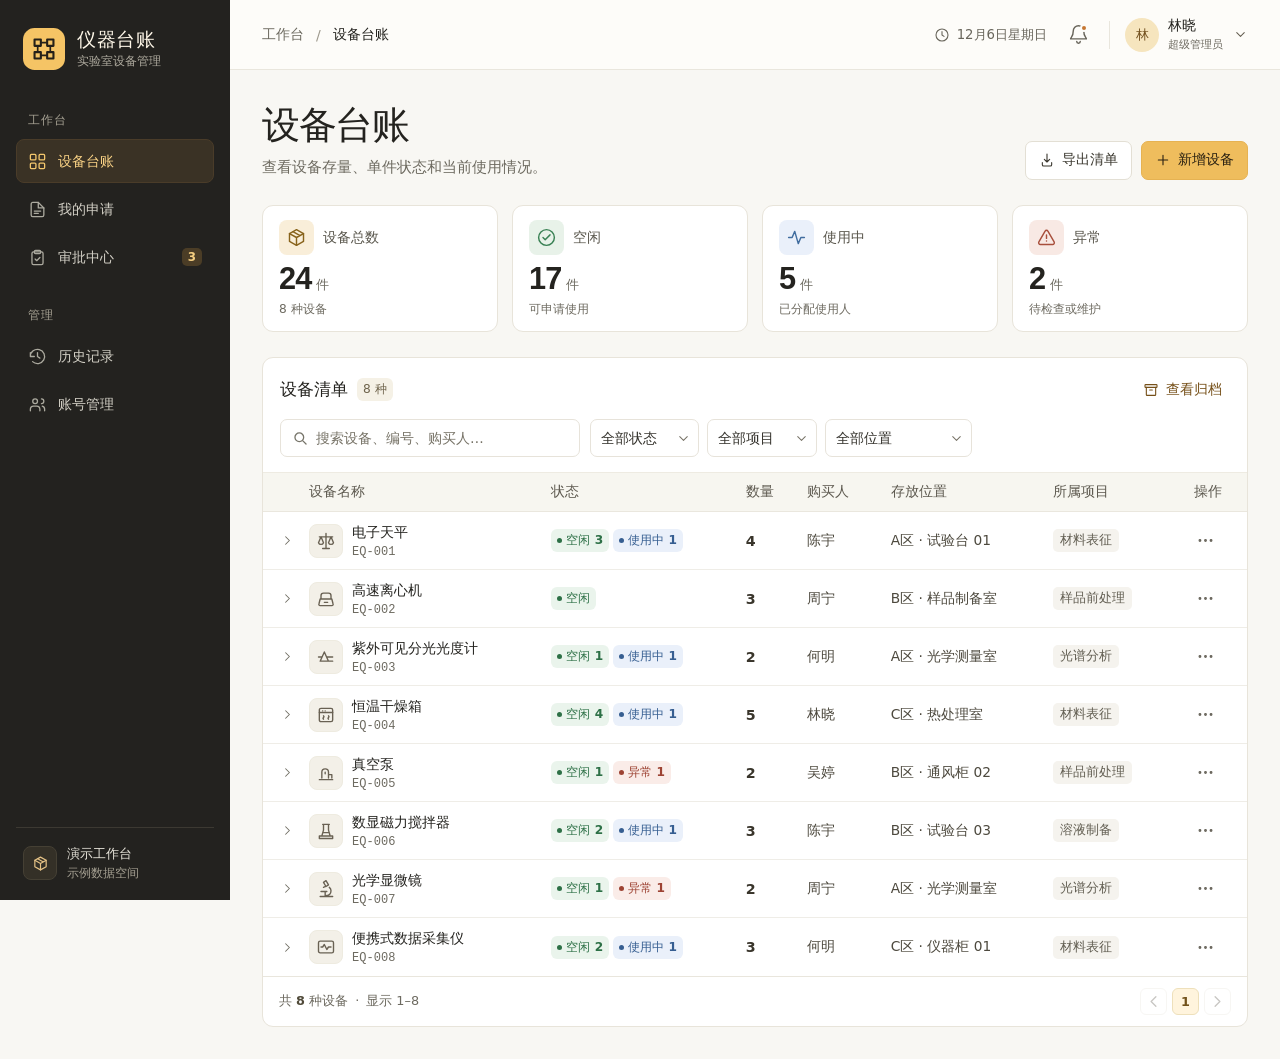
==== docs/index.html @ c724686e "Publish laboratory equipment dashboard" ====
<!doctype html>
<html lang="zh-CN" data-hosting="github-pages">
<head>
<meta charset="utf-8">
<meta name="viewport" content="width=device-width, initial-scale=1">
<meta name="theme-color" content="#f8f7f2">
<meta name="lab-workspace-url" content="">
<title>仪器台账 · 实验室设备管理</title>
<link rel="icon" href="./lab-mark.svg">
<link rel="stylesheet" href="./lab.css">
</head>
<body>
<div id="app" aria-busy="true"><p class="loading">正在打开仪器台账…</p></div>
<script type="module" src="./lab.mjs"></script>
</body>
</html>
---- docs/lab.css ----
:root {
  color-scheme: light;
  --paper: #f8f7f3;
  --white: #fff;
  --ink: #24231f;
  --muted: #6d6a60;
  --weak: #817d71;
  --line: #e9e6dd;
  --gold: #efbd5d;
  --gold-light: #fff3da;
  --sidebar: #23221f;
  font-family: "PingFang SC", "Microsoft YaHei UI", "Microsoft YaHei", "Noto Sans SC", system-ui, sans-serif;
  font-size: 16px;
  color: var(--ink);
  background: var(--paper);
  font-synthesis: none;
}
* { box-sizing: border-box; }
body { margin: 0; min-width: 320px; }
button, input, select, textarea { font: inherit; }
button { cursor: pointer; }
button:disabled { cursor: default; }
a { color: inherit; text-decoration: none; }
svg { display: inline-block; flex: none; vertical-align: middle; }
button:focus-visible, a:focus-visible, input:focus-visible, textarea:focus-visible, select:focus-visible {
  outline: 2px solid #a36a10;
  outline-offset: 2px;
}
[hidden] { display: none !important; }
.visually-hidden { position: absolute; width: 1px; height: 1px; margin: -1px; padding: 0; overflow: hidden; clip: rect(0,0,0,0); white-space: nowrap; border: 0; }
.loading { margin: 50px auto; text-align: center; color: var(--muted); }
.layout { min-height: 100vh; display: grid; grid-template-columns: 230px minmax(0, 1fr); }
.sidebar { position: sticky; top: 0; height: 100vh; display: flex; flex-direction: column; background: var(--sidebar); color: #e9e6dc; padding: 28px 16px 18px; z-index: 4; }
.brand { display: flex; align-items: center; gap: 12px; margin: 0 7px; min-width: 0; }
.brand img { flex: none; }
.brand span { display: grid; gap: 3px; }
.brand strong { color: #fff8e9; font-size: 1.17rem; font-weight: 750; letter-spacing: .035em; line-height: 1.2; }
.brand small { color: #aeaa9e; font-size: .73rem; white-space: nowrap; }
.sidebar nav { margin-top: 43px; }
.nav-group + .nav-group { margin-top: 29px; }
.nav-label { color: #a5a092; font-size: .74rem; padding: 0 12px 10px; letter-spacing: .085em; }
.nav-item { display: flex; align-items: center; gap: 11px; min-height: 44px; padding: 0 11px; border: 1px solid transparent; border-radius: 8px; font-size: .89rem; color: #d2cfc5; margin-bottom: 4px; }
.nav-item > svg { color: #acaa9f; }
.nav-item:hover { background: #ffffff0a; color: #fff; }
.nav-item.selected { color: #f9d285; background: #3a3225; border-color: #4a3c29; font-weight: 700; }
.nav-item.selected > svg { color: #f3c76d; }
.nav-count { font-size: .74rem; font-weight: 650; padding: 2px 6px; border-radius: 5px; color: #f4ce80; background: #4b3d26; margin-left: auto; }
.sidebar-bottom { border-top: 1px solid #3c3932; margin-top: auto; display: flex; align-items: center; gap: 10px; padding: 17px 7px 1px; }
.workspace-icon { display: grid; place-items: center; flex: none; width: 34px; height: 34px; color: #e5c286; background: #343027; border: 1px solid #454034; border-radius: 8px; }
.sidebar-bottom > span:last-child { display: grid; gap: 3px; }
.sidebar-bottom strong { font-size: .83rem; }
.sidebar-bottom small { font-size: .72rem; color: #a5a092; }
.main-shell { min-width: 0; }
.topbar { height: 70px; display: flex; justify-content: space-between; align-items: center; padding: 0 32px; border-bottom: 1px solid var(--line); background: #fdfcf9; }
.breadcrumbs, .top-actions { display: flex; align-items: center; }
.breadcrumbs { gap: 12px; font-size: .88rem; white-space: nowrap; }
.crumb-home, .crumb-separator { color: var(--muted); }
.crumb-separator { color: #9d998d; }
.breadcrumbs strong { font-weight: 700; }
.top-actions { gap: 14px; }
.date-label { color: #69665c; font-size: .83rem; display: flex; align-items: center; gap: 7px; white-space: nowrap; }
.tool { color: #676359; width: 34px; height: 34px; display: inline-grid; place-items: center; background: transparent; border: 1px solid transparent; border-radius: 7px; padding: 0; }
.tool:hover:not(:disabled) { color: var(--ink); background: #f3f1e9; }
.tool:disabled { opacity: .36; }
.bell { position: relative; }
.bell-dot { position: absolute; width: 8px; height: 8px; top: 5px; right: 6px; border: 2px solid #fdfcf9; border-radius: 50%; background: #c67632; }
.top-divider { height: 28px; width: 1px; background: var(--line); }
.profile-wrap { position: relative; }
.profile { display: flex; align-items: center; background: transparent; border: none; padding: 3px 0 3px 1px; gap: 9px; color: #645e50; text-align: left; border-radius: 6px; }
.avatar { min-width: 34px; height: 34px; display: inline-grid; place-items: center; border-radius: 50%; background: #f6e5be; color: #72501e; font-size: .83rem; font-weight: 750; }
.profile-text { display: grid; gap: 2px; min-width: 56px; }
.profile-text strong { font-size: .86rem; color: var(--ink); max-width: 10rem; overflow: hidden; text-overflow: ellipsis; white-space: nowrap; }
.profile-text small { font-size: .71rem; color: var(--muted); white-space: nowrap; }
.profile-menu { position: absolute; z-index: 6; right: 0; top: calc(100% + 12px); min-width: 204px; max-width: 285px; background: #fff; padding: 6px; border: 1px solid var(--line); border-radius: 11px; box-shadow: 0 12px 32px #2e261b20; }
.profile-menu p { font-size: .75rem; color: var(--muted); margin: 7px 9px; overflow-wrap: anywhere; }
.profile-menu button, .profile-menu a { width: 100%; background: transparent; border-radius: 6px; border: none; display: flex; align-items: center; gap: 8px; justify-content: flex-start; padding: 9px; color: var(--ink); text-align: left; font-size: .87rem; }
.profile-menu button:hover, .profile-menu a:hover { background: #f7f5ef; }
.profile-menu button small, .profile-menu button span + svg { margin-left: auto; color: var(--muted); white-space: nowrap; }
.menu-divider { margin: 5px 7px; border-bottom: 1px solid var(--line); }
.mobile-toggle, .mobile-scrim { display: none; }
.content { max-width: 1540px; margin: 0 auto; padding: 34px 32px 32px; }
.page-title { display: flex; justify-content: space-between; align-items: flex-end; gap: 22px; margin: 0 0 25px; }
h1, h2, p { margin: 0; }
.page-title h1 { font-size: clamp(1.85rem, 3vw, 2.35rem); line-height: 1.15; font-weight: 780; letter-spacing: -.035em; margin: 0 0 9px; }
.page-title p { color: var(--muted); font-size: .94rem; line-height: 1.55; }
.page-actions { display: flex; gap: 9px; flex-wrap: wrap; justify-content: flex-end; }
.btn { display: inline-flex; align-items: center; justify-content: center; gap: 7px; line-height: 1.25; min-height: 39px; padding: 0 13px; border: 1px solid #e3dfd4; border-radius: 7px; background: #fff; color: #39362d; white-space: nowrap; font-size: .86rem; font-weight: 650; }
.btn:hover:not(:disabled) { background: #f6f3ea; border-color: #d9cfb8; }
.btn:disabled { opacity: .6; }
.btn.primary { color: #292011; background: var(--gold); border-color: #e6b252; }
.btn.primary:hover:not(:disabled) { background: #eab14a; border-color: #dba546; }
.btn.btn-flat { min-height: 33px; background: transparent; border-color: transparent; padding: 0 7px; color: #765019; }
.btn.btn-flat:hover:not(:disabled) { background: #fff4de; border-color: transparent; }
.btn.warn { color: #9e3d2c; border-color: #e7ccc4; }
.metrics { display: grid; grid-template-columns: repeat(4, minmax(0, 1fr)); gap: 14px; margin-bottom: 25px; }
.metric { min-width: 0; min-height: 126px; display: block; text-align: left; padding: 14px 16px 13px; background: #fff; border: 1px solid #e8e4da; border-radius: 11px; color: var(--ink); }
.metric:hover, .metric.metric-active { border-color: #e5ba6b; background: #fffcf4; }
.metric-top { display: flex; align-items: center; gap: 9px; font-size: .89rem; color: #59564c; font-weight: 650; }
.metric-icon { flex: none; width: 35px; height: 35px; border-radius: 8px; display: inline-grid; place-items: center; }
.metric-icon.total { background: #f9eed9; color: #88631c; }
.metric-icon.idle { background: #e8f2e9; color: #398154; }
.metric-icon.use { background: #eaf0fa; color: #416d9f; }
.metric-icon.fault { background: #f8e9e4; color: #a84f3c; }
.metric-number { font-family: "Segoe UI", "Microsoft YaHei UI", sans-serif; font-size: 1.92rem; line-height: 1; font-weight: 730; letter-spacing: -.03em; margin-top: 9px; }
.metric-number span { font: 650 .81rem "Microsoft YaHei UI", system-ui, sans-serif; color: var(--muted); letter-spacing: 0; }
.metric-hint { font-size: .76rem; color: var(--muted); margin-top: 7px; }
.panel { background: #fff; border: 1px solid #e8e4da; border-radius: 11px; min-width: 0; }
.panel-heading { padding: 15px 17px 9px; display: flex; justify-content: space-between; align-items: center; gap: 10px; }
.panel-heading > div { display: flex; align-items: center; gap: 9px; }
.panel-heading h2 { font-size: 1.04rem; font-weight: 760; }
.small-count { color: #6d624a; font-size: .76rem; background: #f5f1e6; border-radius: 6px; padding: 3px 6px; white-space: nowrap; }
.filters { display: flex; align-items: center; gap: 10px; padding: 4px 17px 15px; }
.filter-selects { display: flex; gap: 8px; min-width: 0; flex-wrap: wrap; }
.search-wrap, .select-wrap { position: relative; display: inline-flex; align-items: center; min-height: 38px; }
.search-wrap { min-width: 175px; width: min(100%, 300px); }
.search-wrap > svg { position: absolute; left: 11px; color: #767469; pointer-events: none; }
.search-wrap input, .select-wrap select { display: block; width: 100%; height: 38px; border: 1px solid #e7e3da; border-radius: 7px; background: #fff; color: #34322c; font-size: .86rem; }
.search-wrap input { padding: 0 9px 0 35px; }
.search-wrap input::placeholder { color: #777367; }
.select-wrap select { min-width: 109px; max-width: 170px; appearance: none; padding: 0 28px 0 10px; text-overflow: ellipsis; cursor: pointer; }
.select-wrap > svg { position: absolute; right: 8px; color: #777367; pointer-events: none; }
.table-scroll { overflow-x: auto; }
table { border-spacing: 0; width: 100%; text-align: left; font-size: .86rem; }
thead { background: #f7f6f0; color: #5d594f; }
th { font-weight: 650; text-align: left; height: 40px; white-space: nowrap; border-top: 1px solid #eeebe2; border-bottom: 1px solid #eae7de; }
th, td { padding: 0 10px; }
td { height: 58px; border-bottom: 1px solid #efede7; color: #4d493e; overflow-wrap: anywhere; }
tr:last-child td { border-bottom: none; }
.device-row:hover td { background: #fbfaf7; }
.inventory-table { min-width: 810px; }
.inventory-table th:nth-child(5), .inventory-table td:nth-child(5) { min-width: 65px; }
.inventory-table th:nth-child(6), .inventory-table td:nth-child(6) { min-width: 125px; }
.inventory-table th:last-child { text-align: center; }
.inventory-table td:last-child:not([colspan]) { padding-right: 16px; }
.expander-cell { width: 35px; padding: 0 0 0 12px; }
.expander { width: 24px; height: 28px; padding: 0; display: inline-grid; place-items: center; border: 1px solid transparent; border-radius: 5px; background: transparent; color: #706e63; }
.expander:hover { background: #f0eee6; }
.expander svg { transition: transform .14s; }
.expander.open svg { transform: rotate(90deg); }
.device-name { color: var(--ink); width: 100%; text-align: left; display: flex; gap: 9px; align-items: center; border: none; background: transparent; padding: 4px 0; border-radius: 6px; }
.device-name strong { font-size: .89rem; font-weight: 740; line-height: 1.35; }
.device-name small, td small { display: block; margin-top: 3px; font-size: .75rem; color: var(--muted); }
.device-name small, .unit-code { font-family: "Cascadia Mono", Consolas, monospace; letter-spacing: .005em; }
.device-icon { width: 34px; height: 34px; background: #f3f0e8; color: #696153; border: 1px solid #eeebe0; border-radius: 8px; display: grid; place-items: center; flex: none; }
.table-badges, .detail-badges { display: flex; align-items: center; gap: 4px; flex-wrap: wrap; }
.table-badges { min-width: 126px; }
.badge { display: inline-flex; align-items: center; padding: 3px 6px; gap: 4px; border-radius: 6px; font-size: .76rem; font-weight: 670; white-space: nowrap; line-height: 1.4; background: #efeee8; color: #615e53; }
.badge i { flex: none; width: 5px; height: 5px; background: currentColor; border-radius: 50%; }
.badge.idle, .badge.approved { background: #eaf4ec; color: #2d7046; }
.badge.use { background: #eaf0fa; color: #365e91; }
.badge.fault, .badge.rejected { background: #faece8; color: #9d4333; }
.badge.pending { background: #fff2d9; color: #825519; }
.count-cell { font-weight: 710; color: #39352b; font-size: .89rem; }
.project-tag { display: inline-block; border-radius: 5px; background: #f5f3ee; padding: 3px 7px; color: #625e52; white-space: nowrap; font-size: .79rem; }
.row-action { text-align: center; }
.expanded-row td { padding: 0 16px 9px 44px; height: auto; border-bottom: 1px solid #efede7; }
.unit-panel { border: 1px solid #ece8de; background: #faf9f5; border-radius: 8px; margin-top: 6px; padding: 9px 12px 4px; }
.units-title { font-size: .78rem; font-weight: 700; color: #5d584b; padding: 2px 0 7px; }
.units-title span { color: var(--muted); font-size: .74rem; margin-left: 4px; font-weight: 500; }
.unit-row { min-height: 42px; display: grid; grid-template-columns: minmax(100px, .65fr) minmax(66px, .4fr) minmax(0, 2fr) 7.25rem; gap: 8px; align-items: center; border-top: 1px solid #edebe2; }
.unit-code { font-size: .8rem; color: #565044; }
.unit-context { min-width: 0; padding: 5px 0; overflow-wrap: anywhere; }
.unit-context strong { color: #4c4639; font-size: .82rem; font-weight: 650; }
.unit-context small:empty { display: none; }
.unit-actions { display: inline-flex; justify-content: flex-end; align-items: center; gap: 3px; }
.pagination { border-top: 1px solid var(--line); min-height: 50px; padding: 7px 16px; display: flex; align-items: center; justify-content: space-between; gap: 8px; color: var(--muted); font-size: .8rem; }
.pagination > div { display: flex; gap: 5px; align-items: center; }
.pagination strong { color: #504a39; }
.pagination i { margin: 0 3px; font-style: normal; }
.pagination .tool, .current-page { width: 27px; height: 27px; border: 1px solid #eae7df; border-radius: 6px; }
.current-page { display: grid; place-items: center; color: #72521b; background: #fff4dd; border-color: #eee0bb; font-weight: 750; }
.empty { min-height: 243px; display: flex; flex-direction: column; align-items: center; justify-content: center; gap: 9px; text-align: center; padding: 22px 14px; }
.empty p { color: var(--muted); font-size: .9rem; line-height: 1.55; }
.empty .btn { margin-top: 6px; }
.empty-icon { color: #7c6a4c; border-radius: 12px; width: 49px; height: 49px; background: #f4f0e6; display: grid; place-items: center; margin-bottom: 3px; }
.list-toolbar { display: flex; justify-content: space-between; align-items: center; gap: 12px; padding: 14px 16px; }
.tabs { display: flex; gap: 3px; padding: 3px; background: #f6f4ee; border-radius: 8px; white-space: nowrap; }
.tab { padding: 6px 11px; background: transparent; border: 1px solid transparent; border-radius: 6px; font-size: .85rem; color: var(--muted); }
.tab.current { background: #fff; border-color: #ece6d8; color: #6d4d1f; font-weight: 720; }
.standard-table { min-width: 665px; }
.standard-table th, .standard-table td { padding: 10px 13px; }
.standard-table th:first-child, .standard-table td:first-child { padding-left: 17px; }
.standard-table strong { color: var(--ink); }
.standard-table .detail-cell { min-width: 165px; max-width: 500px; }
.nowrap { white-space: nowrap; }
.account-name { display: inline-flex; align-items: center; gap: 8px; }
.notice-row { width: 100%; background: transparent; border: 0; border-bottom: 1px solid var(--line); display: flex; align-items: center; gap: 11px; padding: 13px 16px; text-align: left; color: var(--ink); }
.notice-row:last-child { border-bottom: none; }
.notice-row:hover, .notice-row.unread { background: #fffcf5; }
.notice-text { flex: 1; display: grid; gap: 4px; min-width: 0; }
.notice-text strong { font-size: .91rem; overflow-wrap: anywhere; }
.notice-text small, .notice-time { font-size: .8rem; color: var(--muted); }
.notice-time { white-space: nowrap; }
.notice-row i { width: 7px; height: 7px; background: #bd791d; border-radius: 50%; flex: none; }
.notice-more { padding: 10px 16px; text-align: center; }
.modal { padding: 0; color: var(--ink); border: 1px solid #e4ded0; background: #fff; width: min(540px, calc(100vw - 24px)); max-height: calc(100dvh - 30px); border-radius: 13px; box-shadow: 0 20px 80px #231e2040; }
.modal::backdrop { background: #231f1780; }
.modal-heading { padding: 18px 19px 15px; display: flex; justify-content: space-between; align-items: flex-start; gap: 10px; border-bottom: 1px solid var(--line); }
.modal-heading h2 { font-size: 1.2rem; line-height: 1.35; margin: 0 0 3px; }
.modal-heading p { color: var(--muted); font-size: .87rem; line-height: 1.45; overflow-wrap: anywhere; }
.modal-body { padding: 17px 19px; }
.modal-footer { border-top: 1px solid var(--line); padding: 12px 19px; display: flex; flex-wrap: wrap; gap: 8px; justify-content: flex-end; }
.form-grid { display: grid; grid-template-columns: 1fr 1fr; gap: 13px 11px; }
.form-grid .wide { grid-column: 1 / -1; }
.form-field { display: grid; gap: 5px; min-width: 0; }
.form-field > span:first-child { color: #484438; font-size: .86rem; font-weight: 650; }
.form-field small { font-size: .75rem; color: var(--muted); font-weight: 400; }
.form-field input, .form-field textarea, .form-field select { width: 100%; background: #fff; border: 1px solid #e4e0d5; border-radius: 7px; color: var(--ink); padding: 8px 10px; font-size: .92rem; min-height: 39px; }
.form-field textarea { resize: vertical; min-height: 70px; }
.form-field input[readonly] { background: #f7f6f1; }
.form-field select { appearance: none; padding-right: 28px; }
.form-select { position: relative; }
.form-select > svg { position: absolute; top: 12px; right: 9px; color: var(--muted); pointer-events: none; }
.form-hint, .confirm-detail { color: var(--muted); font-size: .85rem; line-height: 1.55; }
.form-grid + .form-hint { margin-top: 10px; }
.form-error { color: #942f24; font-size: .85rem; margin: 9px 0 0; line-height: 1.5; }
.form-error:empty { display: none; }
.definition { display: grid; gap: 0; margin: 0; }
.definition div { display: grid; grid-template-columns: minmax(68px, 26%) 1fr; gap: 10px; padding: 7px 1px; align-items: start; border-bottom: 1px solid #f0eee8; font-size: .89rem; line-height: 1.5; }
.definition div:last-child { border-bottom: none; }
.definition dt { color: var(--muted); }
.definition dd { margin: 0; overflow-wrap: anywhere; white-space: pre-wrap; }
.detail-badges, .review-field { margin-top: 13px; }
.toasts { display: grid; gap: 8px; position: fixed; z-index: 9; bottom: 20px; right: 20px; max-width: calc(100vw - 40px); }
.toast { display: flex; align-items: center; gap: 7px; padding: 10px 13px; border-radius: 8px; background: #292620; color: #fff8e9; box-shadow: 0 7px 24px #231b2740; font-size: .88rem; }
.toast svg { color: #b9d4b1; }
.toast.danger svg { color: #f3aa91; }
.login-layout { min-height: 100dvh; display: grid; grid-template-columns: 38% 1fr; }
.login-brand { position: relative; isolation: isolate; overflow: hidden; display: flex; flex-direction: column; justify-content: space-between; gap: 24px; background: #23221f; min-height: 100%; padding: clamp(25px, 5vw, 67px); color: #fff3d9; }
.login-brand > div:not(.login-glyph) { display: grid; gap: 10px; padding-bottom: 12vh; }
.login-brand span { font-size: .89rem; color: #f1cd83; letter-spacing: .09em; }
.login-brand strong { font-size: clamp(2rem, 4vw, 3.8rem); letter-spacing: -.045em; }
.login-brand p { color: #d2cbbb; line-height: 1.55; font-size: .94rem; }
.login-glyph { position: absolute; right: -95px; bottom: 22vh; transform: rotate(-14deg); z-index: -1; color: #ffffff0d; }
.login-main { display: grid; place-items: center; padding: 24px; }
.login-card { width: min(420px, 100%); padding: 28px; background: #fff; border: 1px solid var(--line); border-radius: 13px; }
.login-card h1 { margin: 0 0 14px; font-size: 1.55rem; }
.login-card > p { margin-bottom: 14px; color: var(--muted); line-height: 1.5; }
.login-card .btn { margin: 11px 0 0; }
.demo-link { display: inline-flex; color: #765019; align-items: center; gap: 5px; font-size: .86rem; margin-top: 18px; }
.demo-link:hover { text-decoration: underline; }

@media (min-width: 1470px) { .layout { grid-template-columns: 242px minmax(0, 1fr); } .content { padding-inline: 38px; } .topbar { padding-inline: 38px; } }
@media (max-width: 1100px) { .layout { grid-template-columns: 191px minmax(0, 1fr); } .sidebar { padding-inline: 12px; } .content, .topbar { padding-inline: 22px; } .inventory-table { min-width: 755px; } .table-badges { min-width: 102px; } }
@media (max-width: 850px) {
  .layout { display: block; }
  .sidebar { display: none; position: fixed; width: min(245px, calc(100vw - 60px)); top: 0; left: 0; bottom: 0; height: auto; z-index: 8; }
  .sidebar.mobile-open { display: flex; }
  .mobile-toggle { display: inline-block; margin-left: -7px; }
  .mobile-scrim { display: block; position: fixed; z-index: 7; inset: 0; background: #231f1780; border: none; }
  .topbar { height: 57px; }
  .content { padding-top: 25px; }
  .date-label { display: none; }
}
@media (max-width: 620px) {
  .content, .topbar { padding-inline: 12px; }
  .top-actions { gap: 5px; }
  .breadcrumbs { gap: 6px; }
  .crumb-home, .crumb-separator, .top-divider { display: none; }
  .profile-text { min-width: 0; }
  .profile-text strong { max-width: 5rem; }
  .page-title { align-items: flex-start; flex-direction: column; gap: 12px; margin-bottom: 16px; }
  .page-actions { justify-content: flex-start; }
  .metrics { grid-template-columns: repeat(2, minmax(0, 1fr)); gap: 8px; margin-bottom: 16px; }
  .metric { min-height: 100px; padding: 10px; }
  .metric-icon { width: 29px; height: 29px; }
  .metric-icon svg { width: 18px; height: 18px; }
  .metric-number { font-size: 1.58rem; margin-top: 7px; }
  .metric-hint { margin-top: 5px; }
  .panel-heading { padding: 10px 9px 6px; }
  .filters { flex-direction: column; align-items: stretch; padding: 4px 9px 10px; }
  .filters .search-wrap { width: 100%; }
  .select-wrap select { min-width: 89px; max-width: 124px; }
  .filter-selects { gap: 5px; }
  .inventory-table, .inventory-table tbody { display: block; min-width: 0; width: 100%; }
  .inventory-table thead { position: absolute; width: 1px; height: 1px; overflow: hidden; clip: rect(0,0,0,0); }
  .inventory-table .device-row { display: grid; grid-template-columns: 25px repeat(2, minmax(0, 1fr)) 35px; gap: 0 7px; padding: 7px 9px 9px; border-top: 1px solid var(--line); }
  .inventory-table .device-row td { display: block; height: auto; min-width: 0; padding: 3px 0; border: 0; align-self: center; }
  .inventory-table .device-row td:nth-child(2) { grid-column: 2 / 4; }
  .inventory-table .device-row td:nth-child(3) { grid-column: 2 / 4; }
  .inventory-table .device-row td:nth-child(4) { grid-column: 4; grid-row: 2; text-align: center; }
  .inventory-table .device-row td:nth-child(4) .count-cell::after { content: ' 件'; font-size: .71rem; color: var(--muted); white-space: nowrap; }
  .inventory-table .device-row td:nth-child(5) { grid-column: 2; grid-row: 3; }
  .inventory-table .device-row td:nth-child(6) { grid-column: 2 / 5; grid-row: 4; }
  .inventory-table .device-row td:nth-child(7) { grid-column: 3 / 5; grid-row: 3; }
  .inventory-table .device-row td:nth-child(n+5):nth-child(-n+7)::before { content: attr(data-label) ' '; color: var(--muted); font-size: .72rem; }
  .inventory-table .device-row td:last-child { grid-column: 4; grid-row: 1; padding: 0; }
  .inventory-table .expanded-row, .inventory-table .expanded-row td { display: block; padding: 0 5px 5px; }
  .unit-row { grid-template-columns: minmax(0, 1fr) 4.25rem 7.25rem; gap: 2px 6px; }
  .unit-row .unit-context { grid-row: 2; grid-column: 1 / -1; padding: 1px 0 5px; }
  .list-toolbar { align-items: flex-start; flex-wrap: wrap; }
  .login-layout { grid-template-columns: 1fr; grid-template-rows: auto 1fr; }
  .login-brand { flex-direction: row; justify-content: flex-start; align-items: center; }
  .login-brand > div:not(.login-glyph) { padding: 0; gap: 4px; }
  .login-brand strong { font-size: 1.55rem; }
  .login-brand p { display: none; }
  .login-main { place-items: start center; }
  .login-card { padding: 20px; }
}
@media (prefers-reduced-motion: reduce) { *, *::before, *::after { scroll-behavior: auto !important; transition: none !important; } }
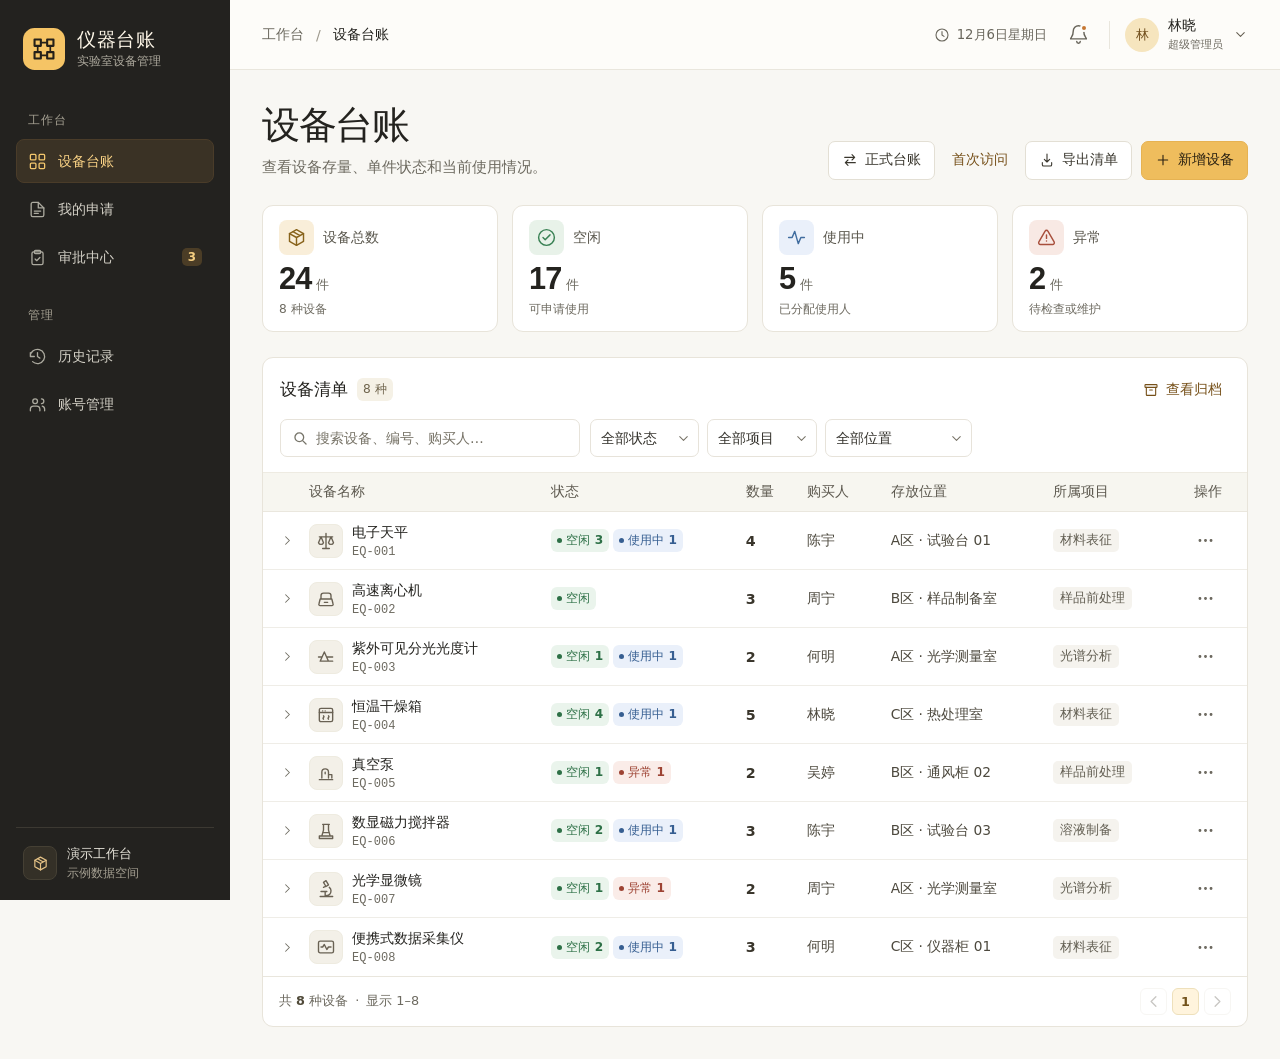
==== commit 78b06ed2: "Enable campus HTTPS workspace entry" ====
--- a/docs/index.html
+++ b/docs/index.html
@@ -4,7 +4,7 @@
 <meta charset="utf-8">
 <meta name="viewport" content="width=device-width, initial-scale=1">
 <meta name="theme-color" content="#f8f7f2">
-<meta name="lab-workspace-url" content="">
+<meta name="lab-workspace-url" content="https://10.201.157.39:18443/">
 <title>仪器台账 · 实验室设备管理</title>
 <link rel="icon" href="./lab-mark.svg">
 <link rel="stylesheet" href="./lab.css">
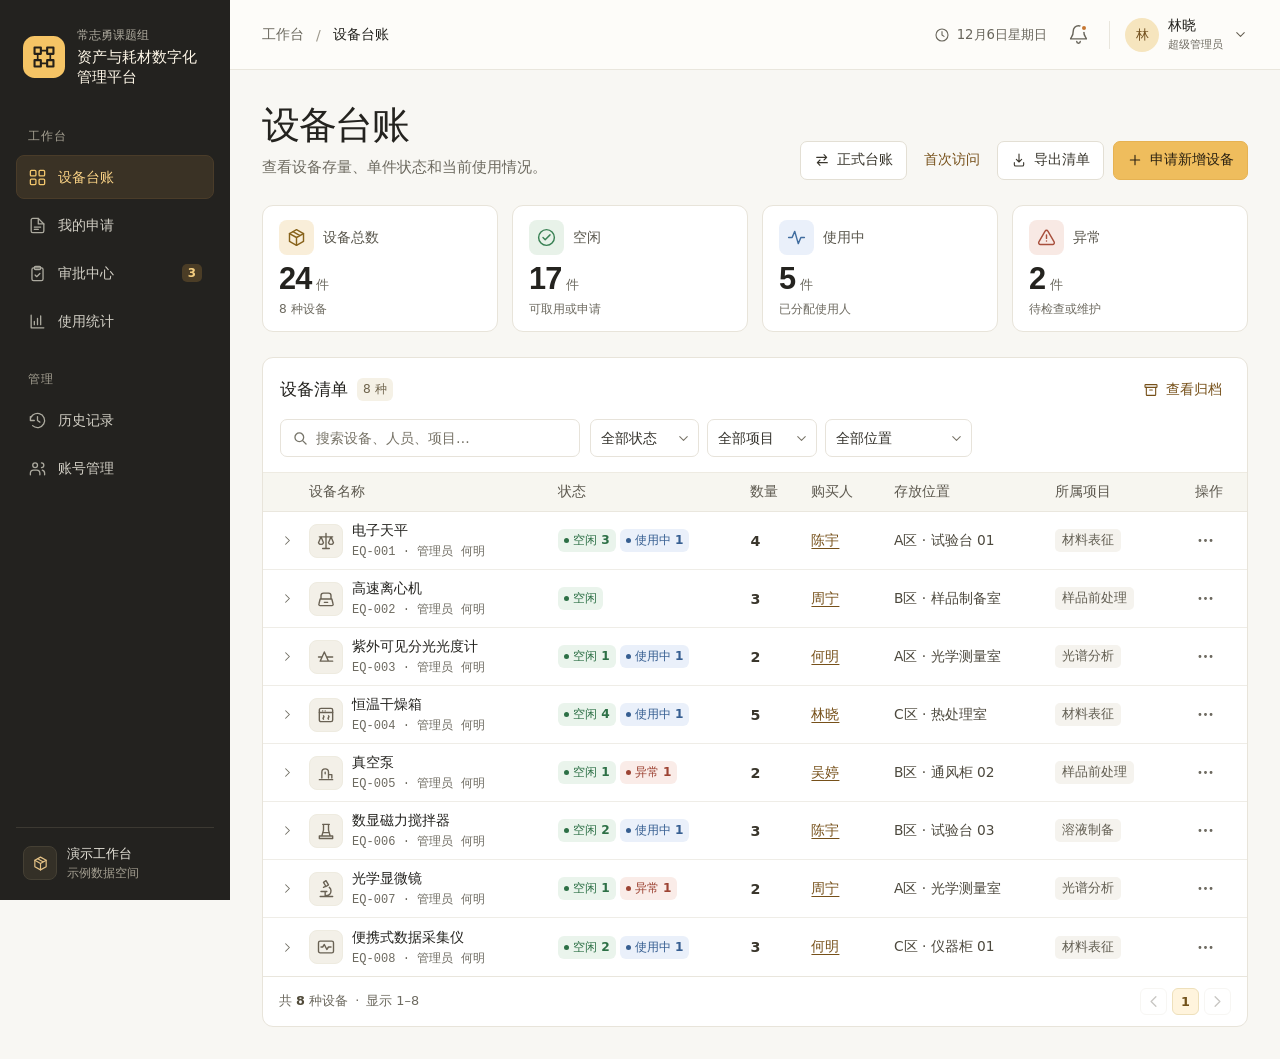
==== commit b597b4fc: "Rename the platform and simplify manager labels" ====
--- a/docs/index.html
+++ b/docs/index.html
@@ -5,12 +5,12 @@
 <meta name="viewport" content="width=device-width, initial-scale=1">
 <meta name="theme-color" content="#f8f7f2">
 <meta name="lab-workspace-url" content="https://10.201.157.39:18443/">
-<title>仪器台账 · 实验室设备管理</title>
+<title>常志勇课题组资产与耗材数字化管理平台</title>
 <link rel="icon" href="./lab-mark.svg">
 <link rel="stylesheet" href="./lab.css">
 </head>
 <body>
-<div id="app" aria-busy="true"><p class="loading">正在打开仪器台账…</p></div>
+<div id="app" aria-busy="true"><p class="loading">正在打开常志勇课题组资产与耗材数字化管理平台…</p></div>
 <script type="module" src="./lab.mjs"></script>
 </body>
 </html>
--- a/docs/lab.css
+++ b/docs/lab.css
@@ -33,8 +33,8 @@
 .sidebar { position: sticky; top: 0; height: 100vh; display: flex; flex-direction: column; background: var(--sidebar); color: #e9e6dc; padding: 28px 16px 18px; z-index: 4; }
 .brand { display: flex; align-items: center; gap: 12px; margin: 0 7px; min-width: 0; }
 .brand img { flex: none; }
-.brand span { display: grid; gap: 3px; }
-.brand strong { color: #fff8e9; font-size: 1.17rem; font-weight: 750; letter-spacing: .035em; line-height: 1.2; }
+.brand span { display: grid; gap: 4px; min-width: 0; }
+.brand strong { color: #fff8e9; font-size: .91rem; font-weight: 750; line-height: 1.35; overflow-wrap: anywhere; }
 .brand small { color: #aeaa9e; font-size: .73rem; white-space: nowrap; }
 .sidebar nav { margin-top: 43px; }
 .nav-group + .nav-group { margin-top: 29px; }
@@ -104,6 +104,26 @@
 .metric-number { font-family: "Segoe UI", "Microsoft YaHei UI", sans-serif; font-size: 1.92rem; line-height: 1; font-weight: 730; letter-spacing: -.03em; margin-top: 9px; }
 .metric-number span { font: 650 .81rem "Microsoft YaHei UI", system-ui, sans-serif; color: var(--muted); letter-spacing: 0; }
 .metric-hint { font-size: .76rem; color: var(--muted); margin-top: 7px; }
+.usage-filters { display: flex; flex-wrap: wrap; align-items: end; gap: 12px 14px; margin-bottom: 14px; }
+.usage-select { display: grid; gap: 5px; color: #565247; font-size: .82rem; font-weight: 600; }
+.usage-select .select-wrap { min-width: 126px; }
+.usage-select select { width: 100%; max-width: 210px; }
+.usage-dates { align-self: end; padding: 0 0 9px; color: var(--muted); font-size: .82rem; }
+.usage-card:hover { border-color: var(--line); background: #fff; }
+.usage-panels { display: grid; grid-template-columns: minmax(0, 1fr) minmax(228px, 27%); align-items: start; gap: 14px; }
+.usage-ranking, .usage-panel { min-width: 0; }
+.usage-ranking .panel-heading, .usage-panel .panel-heading { min-height: 51px; }
+.usage-table .usage-total { min-width: 104px; }
+.usage-meter { display: block; width: 100%; height: 8px; appearance: none; border: 0; border-radius: 99px; background: #ece8de; overflow: hidden; }
+.usage-meter::-webkit-meter-bar { border: 0; border-radius: 99px; background: #ece8de; }
+.usage-meter::-webkit-meter-optimum-value { background: #ad7528; border-radius: 99px; }
+.usage-meter::-moz-meter-bar { background: #ad7528; border-radius: 99px; }
+.usage-total .usage-meter { margin-top: 6px; }
+.usage-series { display: grid; gap: 11px; padding: 3px 17px 17px; }
+.usage-series-row { display: grid; grid-template-columns: 42px minmax(0, 1fr) 42px; gap: 9px; align-items: center; font-size: .82rem; }
+.usage-series-row time { color: var(--muted); font-variant-numeric: tabular-nums; }
+.usage-series-row strong { text-align: right; font-variant-numeric: tabular-nums; white-space: nowrap; }
+@media (max-width: 1120px) { .usage-panels { grid-template-columns: minmax(0, 1fr); } }
 .panel { background: #fff; border: 1px solid #e8e4da; border-radius: 11px; min-width: 0; }
 .panel-heading { padding: 15px 17px 9px; display: flex; justify-content: space-between; align-items: center; gap: 10px; }
 .panel-heading > div { display: flex; align-items: center; gap: 9px; }
@@ -141,6 +161,8 @@
 .device-name strong { font-size: .89rem; font-weight: 740; line-height: 1.35; }
 .device-name small, td small { display: block; margin-top: 3px; font-size: .75rem; color: var(--muted); }
 .device-name small, .unit-code { font-family: "Cascadia Mono", Consolas, monospace; letter-spacing: .005em; }
+.purchase-link { border: 0; padding: 4px 0; background: transparent; color: #765019; cursor: pointer; text-decoration: underline; text-underline-offset: 3px; font-size: inherit; text-align: left; }
+.purchase-link:hover { color: #50330d; }
 .device-icon { width: 34px; height: 34px; background: #f3f0e8; color: #696153; border: 1px solid #eeebe0; border-radius: 8px; display: grid; place-items: center; flex: none; }
 .table-badges, .detail-badges { display: flex; align-items: center; gap: 4px; flex-wrap: wrap; }
 .table-badges { min-width: 126px; }
@@ -220,6 +242,9 @@
 .definition div:last-child { border-bottom: none; }
 .definition dt { color: var(--muted); }
 .definition dd { margin: 0; overflow-wrap: anywhere; white-space: pre-wrap; }
+.record-fields, .purchase-overrides { border-top: 1px solid var(--line); padding-top: 11px; }
+.record-fields h3, .purchase-overrides h3 { margin: 0 0 9px; color: var(--ink); font-size: .88rem; }
+.purchase-overrides { margin-top: 12px; }
 .detail-badges, .review-field { margin-top: 13px; }
 .toasts { display: grid; gap: 8px; position: fixed; z-index: 9; bottom: 20px; right: 20px; max-width: calc(100vw - 40px); }
 .toast { display: flex; align-items: center; gap: 7px; padding: 10px 13px; border-radius: 8px; background: #292620; color: #fff8e9; box-shadow: 0 7px 24px #231b2740; font-size: .88rem; }
@@ -229,7 +254,7 @@
 .login-brand { position: relative; isolation: isolate; overflow: hidden; display: flex; flex-direction: column; justify-content: space-between; gap: 24px; background: #23221f; min-height: 100%; padding: clamp(25px, 5vw, 67px); color: #fff3d9; }
 .login-brand > div:not(.login-glyph) { display: grid; gap: 10px; padding-bottom: 12vh; }
 .login-brand span { font-size: .89rem; color: #f1cd83; letter-spacing: .09em; }
-.login-brand strong { font-size: clamp(2rem, 4vw, 3.8rem); letter-spacing: -.045em; }
+.login-brand strong { font-size: clamp(1.75rem, 3.15vw, 3.2rem); line-height: 1.22; overflow-wrap: anywhere; }
 .login-brand p { color: #d2cbbb; line-height: 1.55; font-size: .94rem; }
 .login-glyph { position: absolute; right: -95px; bottom: 22vh; transform: rotate(-14deg); z-index: -1; color: #ffffff0d; }
 .login-main { display: grid; place-items: center; padding: 24px; }
@@ -292,7 +317,7 @@
   .login-layout { grid-template-columns: 1fr; grid-template-rows: auto 1fr; }
   .login-brand { flex-direction: row; justify-content: flex-start; align-items: center; }
   .login-brand > div:not(.login-glyph) { padding: 0; gap: 4px; }
-  .login-brand strong { font-size: 1.55rem; }
+  .login-brand strong { font-size: 1.36rem; }
   .login-brand p { display: none; }
   .login-main { place-items: start center; }
   .login-card { padding: 20px; }
